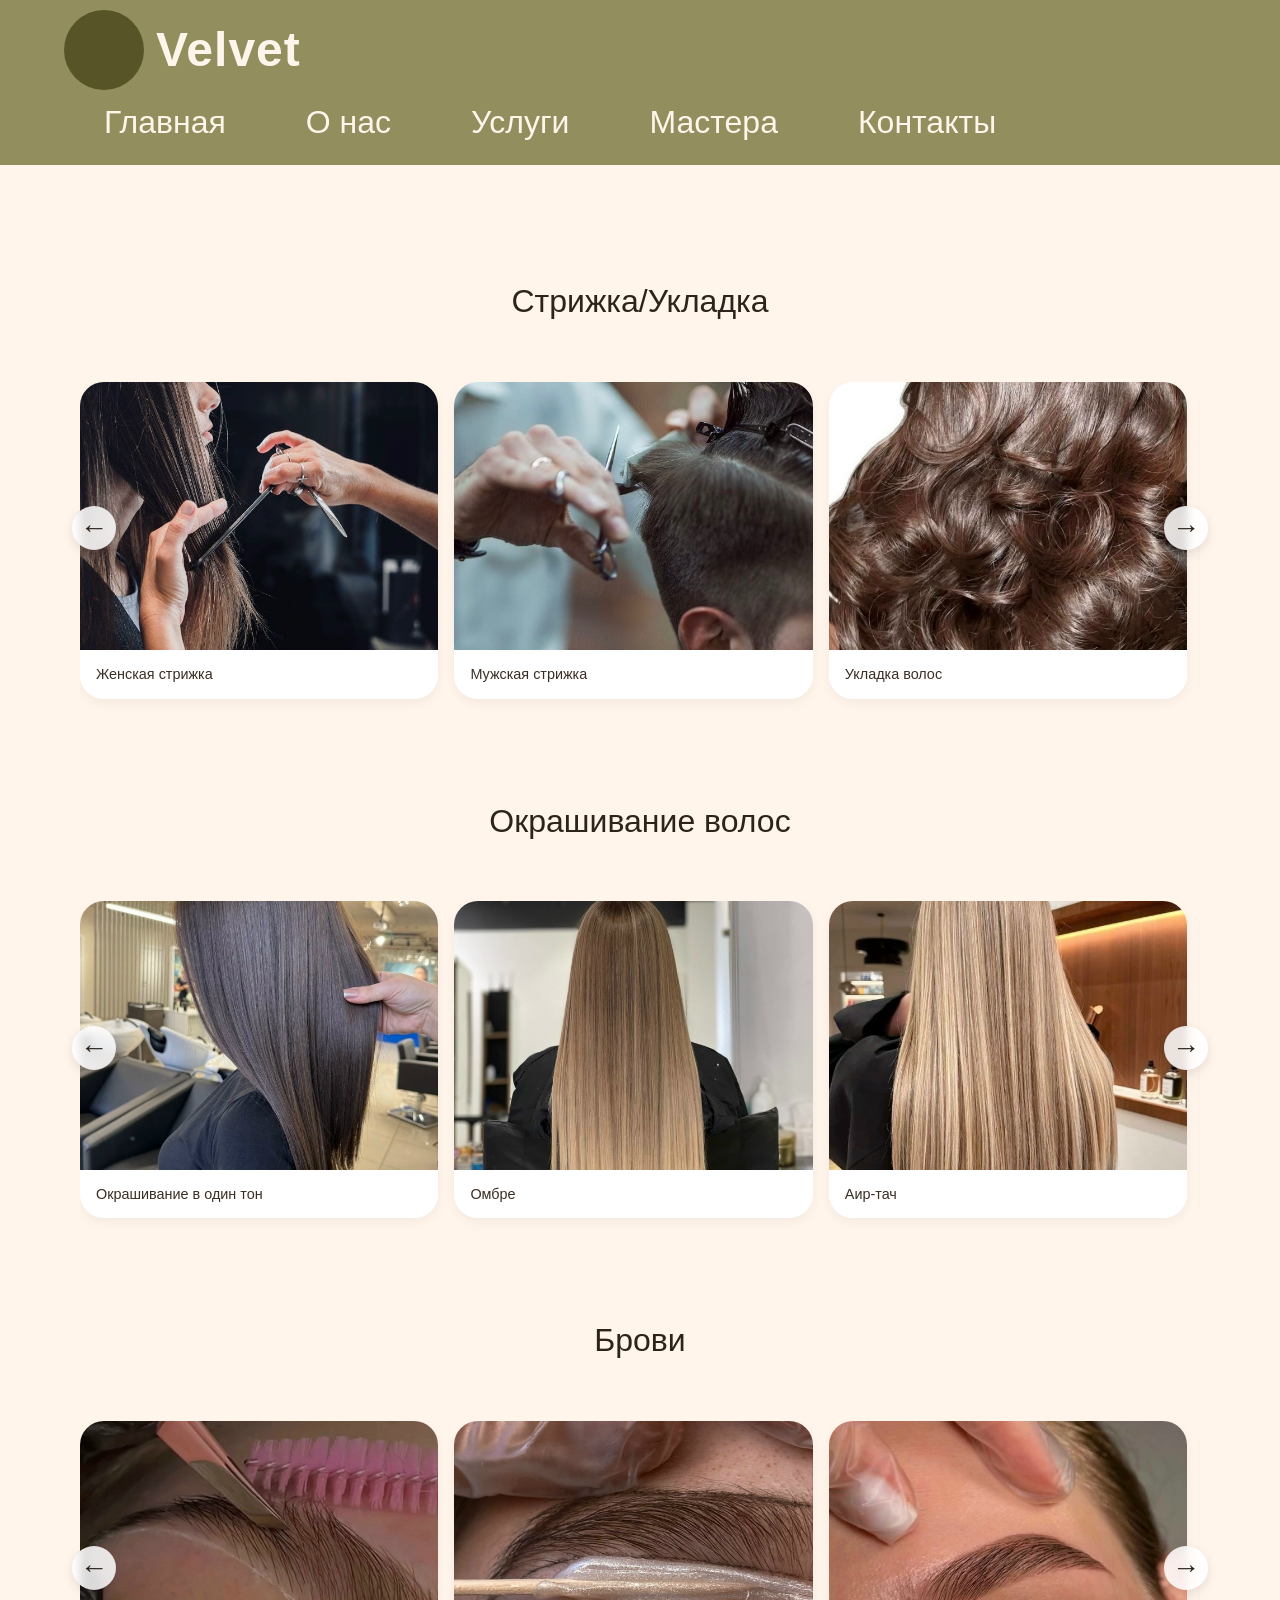
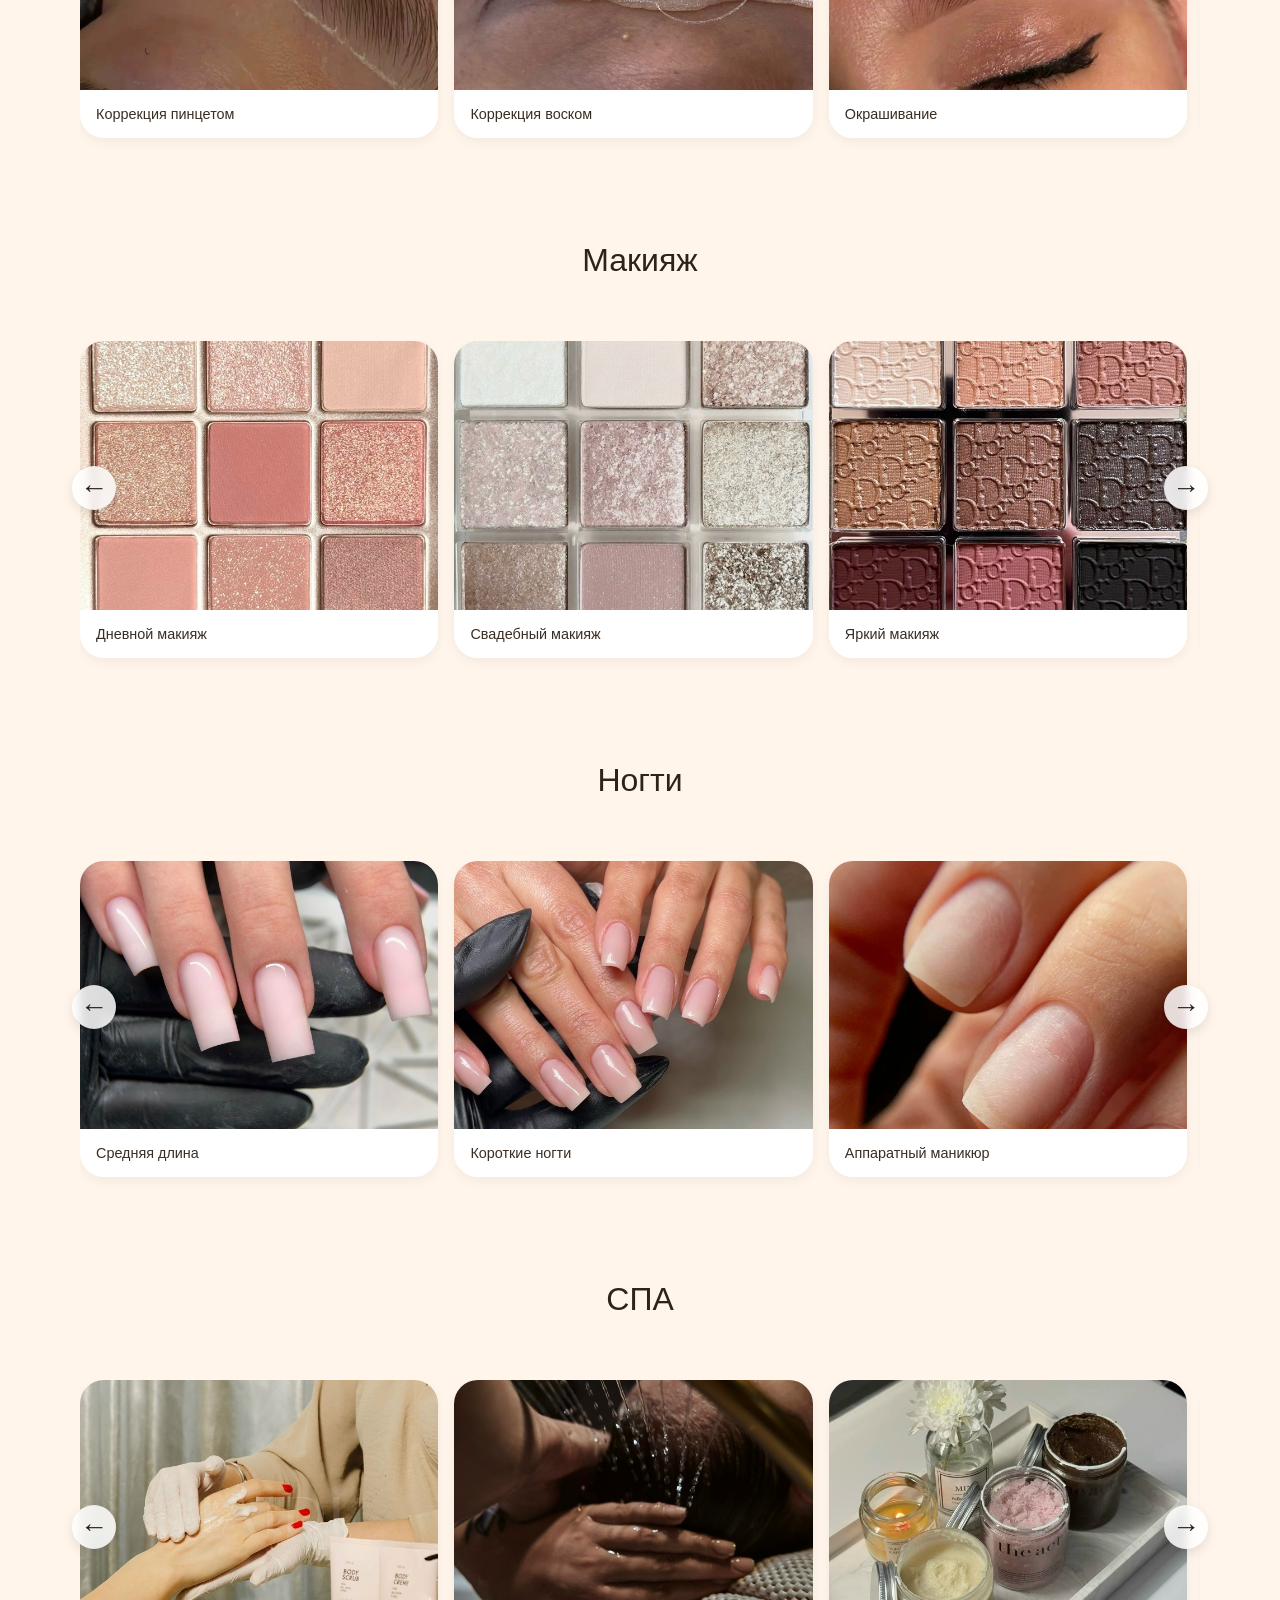
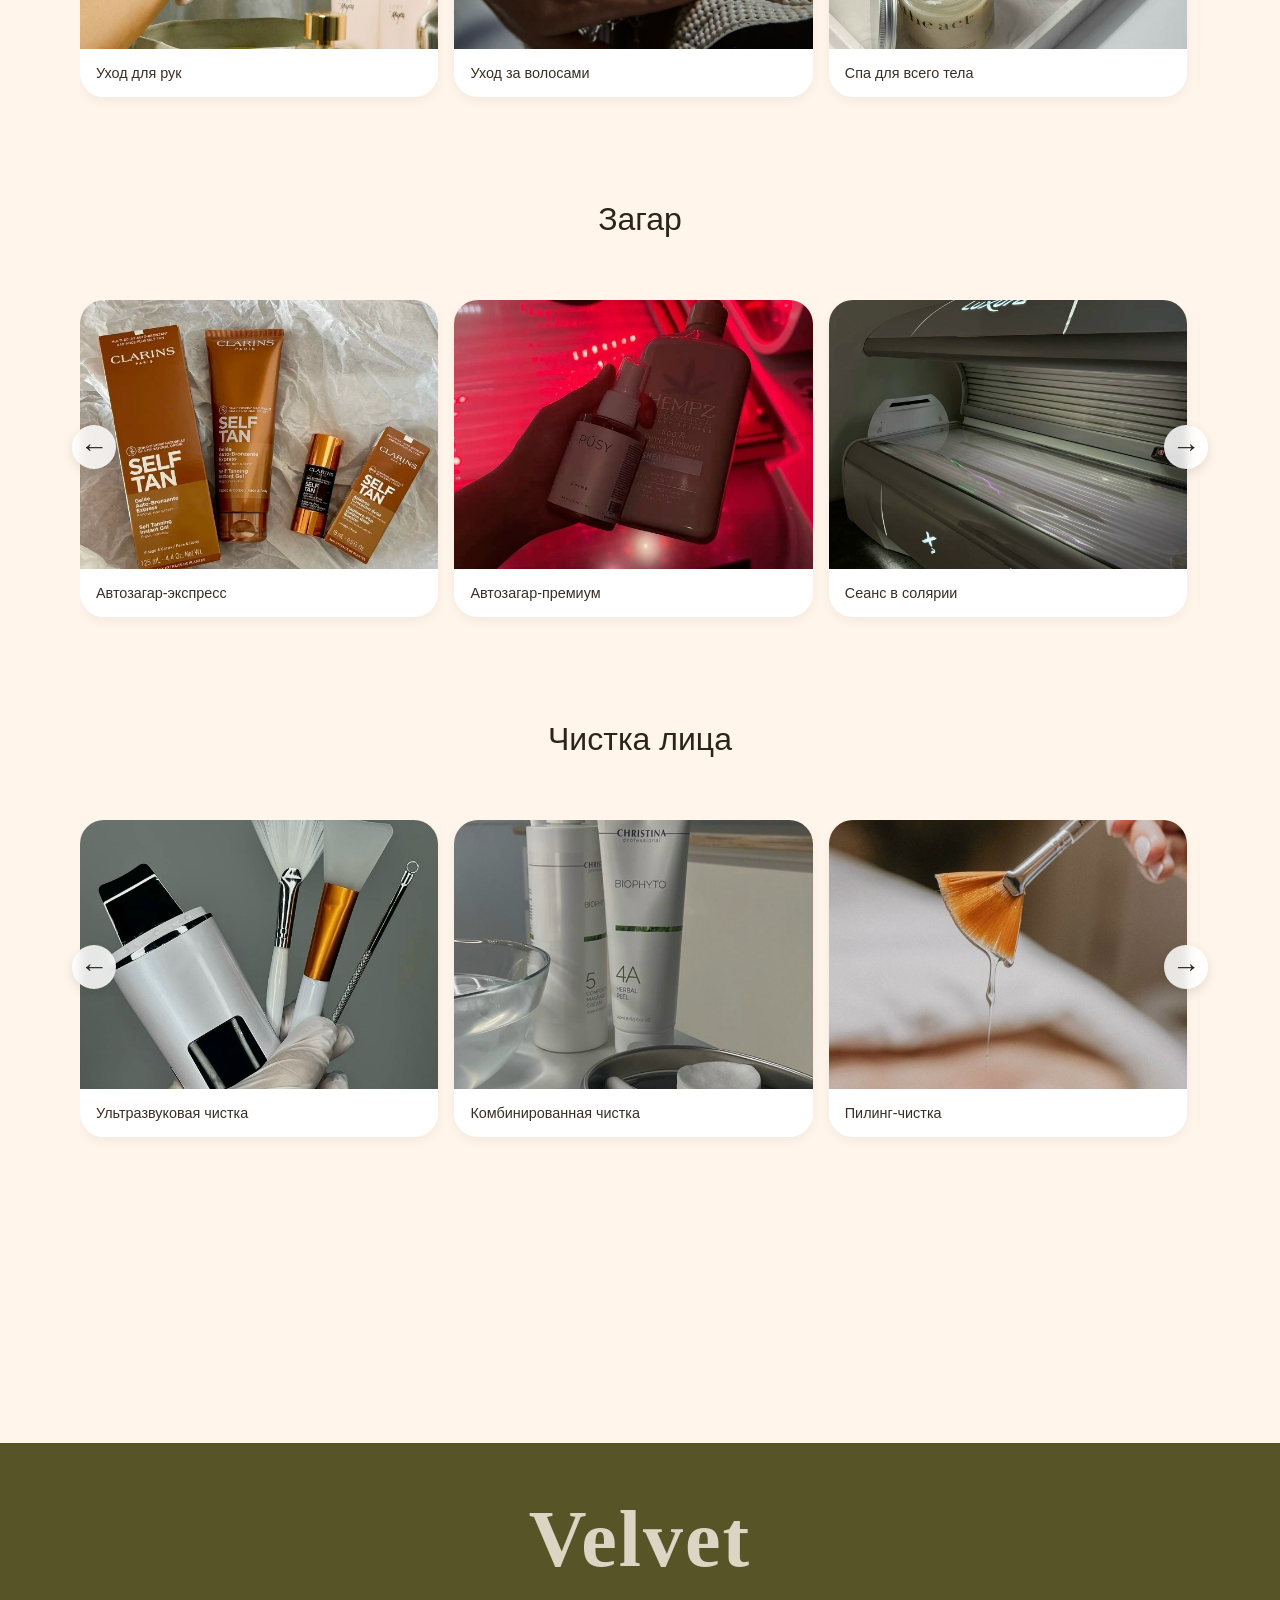
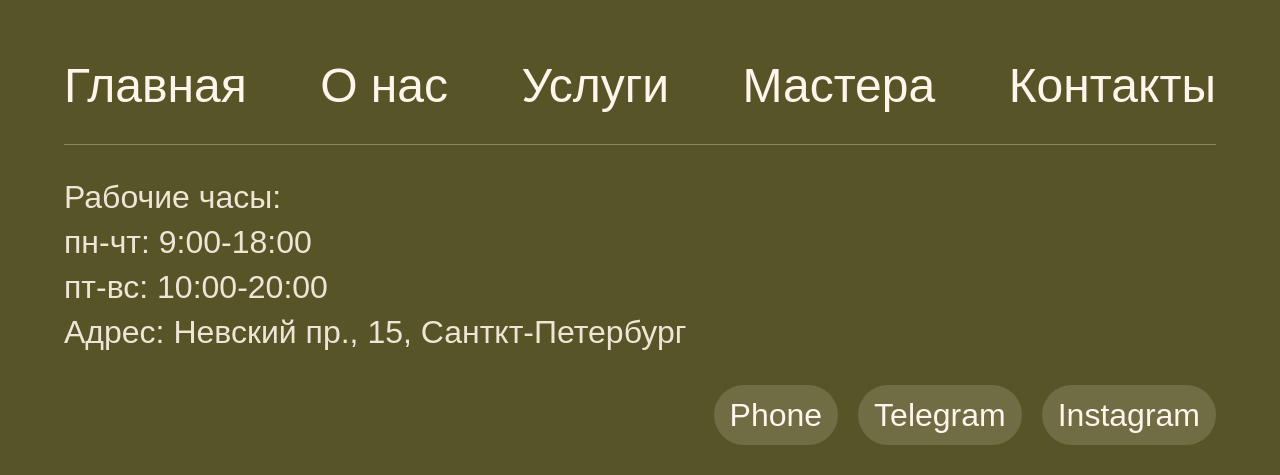
==== page1.html @ a6737ce5 "Add files via upload" ====
<!DOCTYPE html>
<html lang="ru">
<head>
    <meta charset="UTF-8">
    <meta name="viewport" content="width=device-width, initial-scale=1.0, user-scalable=yes">
    <title>Салон красоты</title>
    <link rel="stylesheet" href="style.css">
</head>
<body>
<header class="header">
    <div class="logo-area">
        <div class="logo"></div>
        <div class="site-title">Velvet</div>
    </div>

    <button class="burger-btn" id="burgerBtn" aria-label="Меню">
        <span></span>
        <span></span>
        <span></span>
    </button>

    <nav class="nav" id="mainNav">
        <a href="index.html" class="nav-link active">Главная</a>
        <a href="#about" class="nav-link">О нас</a>
        <a href="page1.html" class="nav-link">Услуги</a>
        <a href="page2.html" class="nav-link">Мастера</a>
        <a href="page3.html" class="nav-link">Контакты</a>
    </nav>
</header>

<div class="services-container">
    <!-- Категория 1: Маникюр -->
    <div class="service-category">
        <div class="category-header">
            <h2>Стрижка/Укладка</h2>
        </div>
        <div class="carousel-wrapper">
            <div class="carousel" id="carousel1">
                <div class="carousel-slide">
                    <img src="haircut1.jpg" alt="Женская стрижка">
                    <div class="slide-caption">Женская стрижка</div>
                </div>
                <div class="carousel-slide">
                    <img src="haircut2.jpg" alt="Мужская стрижка">
                    <div class="slide-caption">Мужская стрижка</div>
                </div>
                <div class="carousel-slide">
                    <img src="haircut3.jpg" alt="Укладка волос">
                    <div class="slide-caption">Укладка волос</div>
                </div>
                <div class="carousel-slide">
                    <img src="haircut4.jpg" alt="Детская стрижка">
                    <div class="slide-caption">Детская стрижка</div>
                </div>
            </div>
            <button class="nav-btn btn-prev" data-carousel="carousel1">←</button>
            <button class="nav-btn btn-next" data-carousel="carousel1">→</button>
        </div>
    </div>

    <div class="service-category">
        <div class="category-header">
            <h2>Окрашивание волос</h2>
        </div>
        <div class="carousel-wrapper">
            <div class="carousel" id="carousel2">
                <div class="carousel-slide">
                    <img src="coloring1.jpg" alt="Окрашивание в один тон">
                    <div class="slide-caption">Окрашивание в один тон</div>
                </div>
                <div class="carousel-slide">
                    <img src="coloring2.jpg" alt="Омбре">
                    <div class="slide-caption">Омбре</div>
                </div>
                <div class="carousel-slide">
                    <img src="coloring3.jpg" alt="Аир-тач">
                    <div class="slide-caption">Аир-тач</div>
                </div>
                <div class="carousel-slide">
                    <img src="coloring4.jpg" alt="Балаяж">
                    <div class="slide-caption">Балаяж</div>
                </div>
            </div>
            <button class="nav-btn btn-prev" data-carousel="carousel2">←</button>
            <button class="nav-btn btn-next" data-carousel="carousel2">→</button>
        </div>
    </div>

    <div class="service-category">
        <div class="category-header">
            <h2>Брови</h2>
        </div>
        <div class="carousel-wrapper">
            <div class="carousel" id="carousel3">
                <div class="carousel-slide">
                    <img src="brows1.jpg" alt="Коррекция пинцетом">
                    <div class="slide-caption">Коррекция пинцетом</div>
                </div>
                <div class="carousel-slide">
                    <img src="brows2.jpg" alt="Коррекция воском">
                    <div class="slide-caption">Коррекция воском</div>
                </div>
                <div class="carousel-slide">
                    <img src="brows3.jpg" alt="Окрашивание">
                    <div class="slide-caption">Окрашивание</div>
                </div>
                <div class="carousel-slide">
                    <img src="brows4.jpg" alt="Долговременная укладка">
                    <div class="slide-caption">Долговременная укладка</div>
                </div>
            </div>
            <button class="nav-btn btn-prev" data-carousel="carousel3">←</button>
            <button class="nav-btn btn-next" data-carousel="carousel3">→</button>
        </div>
    </div>

    <div class="service-category">
        <div class="category-header">
            <h2>Макияж</h2>
        </div>
        <div class="carousel-wrapper">
            <div class="carousel" id="carousel4">
                <div class="carousel-slide">
                    <img src="makeup1.jpg" alt="Дневной макияж">
                    <div class="slide-caption">Дневной макияж</div>
                </div>
                <div class="carousel-slide">
                    <img src="makeup2.jpg" alt="Свадебный макияж">
                    <div class="slide-caption">Свадебный макияж</div>
                </div>
                <div class="carousel-slide">
                    <img src="makeup3.jpg" alt="Яркиц макияж">
                    <div class="slide-caption">Яркий макияж</div>
                </div>
                <div class="carousel-slide">
                    <img src="makeup4.jpg" alt="Вечерний макияж">
                    <div class="slide-caption">Вечерний макияж</div>
                </div>
            </div>
            <button class="nav-btn btn-prev" data-carousel="carousel4">←</button>
            <button class="nav-btn btn-next" data-carousel="carousel4">→</button>
        </div>
    </div>

    <div class="service-category">
        <div class="category-header">
            <h2>Ногти</h2>
        </div>
        <div class="carousel-wrapper">
            <div class="carousel" id="carousel5">
                <div class="carousel-slide">
                    <img src="nails1.jpg" alt="Средняя длина">
                    <div class="slide-caption">Средняя длина</div>
                </div>
                <div class="carousel-slide">
                    <img src="nails2.jpg" alt="Короткие ногти">
                    <div class="slide-caption">Короткие ногти</div>
                </div>
                <div class="carousel-slide">
                    <img src="nails3.jpg" alt="Аппаратный маникюр">
                    <div class="slide-caption">Аппаратный маникюр</div>
                </div>
                <div class="carousel-slide">
                    <img src="nails4.jpg" alt="Длинные ногти">
                    <div class="slide-caption">Длинные ногти</div>
                </div>
            </div>
            <button class="nav-btn btn-prev" data-carousel="carousel5">←</button>
            <button class="nav-btn btn-next" data-carousel="carousel5">→</button>
        </div>
    </div>

    <div class="service-category">
        <div class="category-header">
            <h2>СПА</h2>
        </div>
        <div class="carousel-wrapper">
            <div class="carousel" id="carousel5">
                <div class="carousel-slide">
                    <img src="spa1.jpg" alt="Уход для рук">
                    <div class="slide-caption">Уход для рук</div>
                </div>
                <div class="carousel-slide">
                    <img src="spa2.jpg" alt="Уход за волосами">
                    <div class="slide-caption">Уход за волосами</div>
                </div>
                <div class="carousel-slide">
                    <img src="spa3.jpg" alt="Спа для всего тела">
                    <div class="slide-caption">Спа для всего тела</div>
                </div>
                <div class="carousel-slide">
                    <img src="spa4.jpg" alt="Спа для ног">
                    <div class="slide-caption">Спа для ног</div>
                </div>
            </div>
            <button class="nav-btn btn-prev" data-carousel="carousel5">←</button>
            <button class="nav-btn btn-next" data-carousel="carousel5">→</button>
        </div>
    </div>

    <div class="service-category">
        <div class="category-header">
            <h2>Загар</h2>
        </div>
        <div class="carousel-wrapper">
            <div class="carousel" id="carousel5">
                <div class="carousel-slide">
                    <img src="tan1.jpg" alt="Автозагар-экспресс">
                    <div class="slide-caption">Автозагар-экспресс</div>
                </div>
                <div class="carousel-slide">
                    <img src="tan2.jpg" alt="Автозагар-премиум">
                    <div class="slide-caption">Автозагар-премиум</div>
                </div>
                <div class="carousel-slide">
                    <img src="tan3.jpg" alt="Сеанс в солярии">
                    <div class="slide-caption">Сеанс в солярии</div>
                </div>
                <div class="carousel-slide">
                    <img src="tan4.jpg" alt="Абонемент на 10 сеансов">
                    <div class="slide-caption">Абонемент на 10 сеансов</div>
                </div>
            </div>
            <button class="nav-btn btn-prev" data-carousel="carousel5">←</button>
            <button class="nav-btn btn-next" data-carousel="carousel5">→</button>
        </div>
    </div>

    <div class="service-category">
        <div class="category-header">
            <h2>Чистка лица</h2>
        </div>
        <div class="carousel-wrapper">
            <div class="carousel" id="carousel5">
                <div class="carousel-slide">
                    <img src="face1.jpg" alt="Ультразвуковая чистка">
                    <div class="slide-caption">Ультразвуковая чистка</div>
                </div>
                <div class="carousel-slide">
                    <img src="face2.jpg" alt="Комбинированная чистка">
                    <div class="slide-caption">Комбинированная чистка</div>
                </div>
                <div class="carousel-slide">
                    <img src="face3.jpg" alt="Пилинг-чистка">
                    <div class="slide-caption">Пилинг-чистка</div>
                </div>
                <div class="carousel-slide">
                    <img src="face4.jpg" alt="Чистка с маской">
                    <div class="slide-caption">Чистка с маской</div>
                </div>
            </div>
            <button class="nav-btn btn-prev" data-carousel="carousel5">←</button>
            <button class="nav-btn btn-next" data-carousel="carousel5">→</button>
        </div>
    </div>
</div>


</div>
</div>
<footer class="footer">
    <div class="footer-container">
        <div class="footer-logo">
            Velvet
        </div>
        
        <nav class="footer-nav">
            <a href="index.html" class="footer-nav-link">Главная</a>
            <a href="index.html"  class="footer-nav-link">О нас</a>
            <a href="page1.html"  class="footer-nav-link">Услуги</a>
            <a href="page2.html"  class="footer-nav-link">Мастера</a>
            <a href="page3.html"  class="footer-nav-link">Контакты</a>
        </nav>
        
        <div class="footer-info">
            Рабочие часы: <br>
            пн-чт: 9:00-18:00 <br>
            пт-вс: 10:00-20:00 <br>
            Адрес: Невский пр., 15, Санткт-Петербург

        </div>
        
        <div class="footer-social">
            <a href="#" class="social-icon">Phone</a>
            <a href="#" class="social-icon">Telegram</a>
            <a href="#" class="social-icon">Instagram</a>
        </div>
    </div>
</footer>
<script>
    // Бургер-меню
    const burger = document.getElementById('burgerBtn');
    const navMenu = document.getElementById('mainNav');

    burger.addEventListener('click', function() {
        navMenu.classList.toggle('open');
        // Блокировка прокрутки при открытом меню (опционально)
        if (navMenu.classList.contains('open')) {
            document.body.style.overflow = 'hidden';
        } else {
            document.body.style.overflow = '';
        }
    });

    // Закрываем меню после клика по любой ссылке
    document.querySelectorAll('.nav a').forEach(link => {
        link.addEventListener('click', function() {
            if (window.innerWidth <= 768 && navMenu.classList.contains('open')) {
                navMenu.classList.remove('open');
                document.body.style.overflow = '';
            }
        });
    });

    // При изменении размера окна на десктоп — убираем класс open
    window.addEventListener('resize', function() {
        if (window.innerWidth > 768 && navMenu.classList.contains('open')) {
            navMenu.classList.remove('open');
            document.body.style.overflow = '';
        }
    });
</script>
<script>
    // Универсальная функция для всех каруселей
    function initCarousel(carouselId, dotsId) {
        const carousel = document.getElementById(carouselId);
        if (!carousel) return;
        
        const prevBtn = document.querySelector(`.btn-prev[data-carousel="${carouselId}"]`);
        const nextBtn = document.querySelector(`.btn-next[data-carousel="${carouselId}"]`);
        const dotsContainer = document.getElementById(dotsId);
        const slides = Array.from(carousel.children);
        
        if (!slides.length) return;
        
           
        function updateActiveDot() {
            if (!dotsContainer) return;
            const scrollLeft = carousel.scrollLeft;
            let accumulated = 0;
            const gap = parseFloat(getComputedStyle(carousel).gap);
            let activeIndex = 0;
            
            for (let i = 0; i < slides.length; i++) {
                const slideWidth = slides[i].offsetWidth;
                const start = accumulated;
                const end = accumulated + slideWidth;
                if (scrollLeft >= start - slideWidth/2 && scrollLeft < end + slideWidth/2) {
                    activeIndex = i;
                    break;
                }
                accumulated += slideWidth + gap;
            }
            
            const dots = dotsContainer.querySelectorAll('.dot');
            dots.forEach((dot, idx) => {
                if (idx === activeIndex) dot.classList.add('active');
                else dot.classList.remove('active');
            });
        }
        
        // Кнопки прокрутки
        const scrollStep = () => {
            const slideWidth = slides[0]?.offsetWidth || 300;
            const gap = parseFloat(getComputedStyle(carousel).gap) || 16;
            return slideWidth + gap;
        };
        
        prevBtn?.addEventListener('click', () => {
            carousel.scrollBy({ left: -scrollStep(), behavior: 'smooth' });
            setTimeout(updateActiveDot, 200);
        });
        
        nextBtn?.addEventListener('click', () => {
            carousel.scrollBy({ left: scrollStep(), behavior: 'smooth' });
            setTimeout(updateActiveDot, 200);
        });
        
        carousel.addEventListener('scroll', updateActiveDot);
        window.addEventListener('resize', () => {
            updateActiveDot();
        });
        
        updateActiveDot();
    }
    
    // Запускаем для каждой карусели
    initCarousel('carousel1');
    initCarousel('carousel2');
    initCarousel('carousel3');
    initCarousel('carousel4');
    initCarousel('carousel5');
    initCarousel('carousel6');
    initCarousel('carousel7');
    initCarousel('carousel8');
</script>
</body>
</html>
---- style.css ----
* {
    margin: 0;
    padding: 0;
    box-sizing: border-box;
    
}
body {
    font-family: 'Montserrat Alternates', sans-serif;
    line-height: 1.4;
    color: #2E2A28;
    background-color: #FFF5EB;
}
h2 {
    font-size: 6rem;
    font-family: -apple-system, BlinkMacSystemFont, 'Segoe UI', Roboto, Oxygen, Ubuntu, Cantarell, 'Open Sans', 'Helvetica Neue', sans-serif;
    font-weight: 300;
    color: #5A3E3B;
    margin-bottom: 20px;
    padding: 50px 5%;
    text-align: center;
}



        .header {
            background-color: #928E5E;
            display: flex;
            align-items: center;
            justify-content: space-between;
            padding: 10px 5%;
            position: relative;
            flex-wrap: wrap;
        } 

        .logo-area {
            display: flex;
            align-items: center;
            gap: 12px;
            flex-shrink: 0;
        }

        .logo {
            width: 80px;
            height: 80px;
            background-color: #575527;
            border-radius: 50%;
            display: flex;
            align-items: center;
            justify-content: center;
            font-weight: bold;
            color: #FFF5EB;
            font-size: 1.8rem;
        }

        .site-title {
            font-size: 3rem;
            font-weight: 600;
            letter-spacing: 1px;
            color: #FFF5EB;
        }
        .nav {
            display: flex;
            flex-wrap: wrap;
            gap: 0;
        }

        .nav a {
            text-decoration: none;
            font-size: 2rem;
            font-weight: 500;
            color: #FFF5EB;
            padding: 10px 40px;
            transition: background 0.3s ease-in-out;
            white-space: nowrap;
        }

        .nav a:hover {
            background-color: #575527;
            color: #FFF5EB;
        }




.promo-block {
    background: linear-gradient(45deg, #ECC4C3, #ffd9d9);
    display: flex;
    flex-wrap: wrap;
    justify-content: space-between;
    margin: 0 auto;
    padding: 30px 20px 40px 20px;
}
.promo-text {
    display: block;
    margin-left: auto;
    margin-right: auto;
}
.promo-text p {
    font-size: 2rem;
    color: #3E2C2A;
}
.promo-image{
    display: block;
    margin-left: auto;
    margin-right: auto;
}


.main {
    max-width: 2100px;
    width: 90%;
    margin: 0 auto;
    padding: 30px 20px 40px 20px;
}


.about-section {
    background-color: #FFF5EB;
}
.cards-container {
    display: flex;
    flex-wrap: wrap;
    gap: 35px;
    justify-content: center;
}
.card {
    background-color: #ffffff;
    border-radius: 32px;
    box-shadow: 0px 0px 100px 0.1px rgba(202, 167, 167, 0.493);
    padding: 30px 22px;
    flex: 1;
    min-width: 620px;
    max-width: 720px;
    text-align: center;
    transition: transform 0.5s ease, box-shadow 0.2s;
    transition: transform 0.4s ease-in-out;
}
.card:hover {
    transform: translateY(-10px);
    box-shadow: 0px 0px 100px 30px rgba(202, 167, 167, 0.493);
}
.card p {
    font-size: 2rem;
    text-align: left;
    color: #4A3B38;
    line-height: 1.4;
}




.galleryServices {
    display: grid;
    grid-template-columns: repeat(4, 1fr);
    gap: 20px;
    justify-items: center;
    align-items: start;
}
.imgServices {
    position: relative;
    width: 100%;
    height: 480px;
    overflow: hidden;
}
.imgServices img {
    width: 100%;
    height: 100%;
    object-fit: cover;
    opacity: 0.9;
}
.imgServices p {
    position: absolute;
    bottom: 0;
    left: 0;
    right: 0;
    margin: 0;
    padding: 15px 0;
    font-size: 2rem;
    color: white;
    background-color: rgba(87, 85, 39, 0.7);
    text-align: center;
    white-space: nowrap;
    z-index: 2;
    transition: transform 0.3s ease-in-out;
}
.imgServices p:hover{
    transform: scale(1.2);
}




.special-section-wrapper {
    margin-top: 5%;
    background-color: #FFD6D5;
    box-shadow: 0px 0px 100px 10px rgba(202, 167, 167, 0.493);
    width: 100%;
    padding: 40px 0;
}
.special-title {
    font-size: 3rem;
    font-family: -apple-system, BlinkMacSystemFont, 'Segoe UI', Roboto, Oxygen, Ubuntu, Cantarell, 'Open Sans', 'Helvetica Neue', sans-serif;
    font-weight: 300;
    color: #5A3E3B;
    text-align: center;
    margin-bottom: 40px;
    padding: 0 5%;
}
.special-section {
    display: flex;
    flex-wrap: wrap;
    justify-content: center;
    gap: 35px;
    padding: 0 2%;
}
.card2 {
    background-color: #FFE8E8;
    border-radius: 32px;
    padding: 30px 22px;
    flex: 1;
    min-width: 720px;
    max-width: 920px;
    text-align: center;
    transition: transform 0.5s ease, box-shadow 0.2s;
    transition: transform 0.4s ease-in-out;
}
.card2:hover {
    transform: translateY(-10px);
}
.card2 p {
    font-size: 2rem;
    color: #4A3B38;
    line-height: 1.4;
}




.footer {
    background-color: #575527;
    color: #FFF5EB;
    margin-top: 40px;
    padding: 40px 5% 30px;
}
.footer-container {
    margin: 0 auto;
}
.footer-logo {
    text-align: center;
    font-size: 5rem;
    font-family: Georgia, 'Times New Roman', Times, serif;
    opacity: 80%;
    font-weight: 600;
    letter-spacing: 2px;
    margin-bottom: 30px;
    color: #FFF5EB;
}
.footer-nav {
    display: flex;
    justify-content: space-between;
    flex-wrap: wrap;
    gap: 15px;
    margin-bottom: 30px;
    margin-top: 5%;
    padding-bottom: 25px;
    border-bottom: 1px solid rgba(255, 245, 235, 0.3);
}
.footer-nav-link {
    text-decoration: none;
    color: #FFF5EB;
    font-size: 3rem;
    transition: color 0.25s ease;
}
.footer-nav-link:hover {
    color: #ECC4C3;
}
.footer-info {
    display: flex;
    justify-content: space-between;
    flex-wrap: wrap;
    gap: 20px;
    margin-bottom: 30px;
    font-size: 2rem;
    opacity: 0.9;
}
.footer-hours,
.footer-address {
    display: flex;
    align-items: center;
    gap: 8px;
}
.footer-social {
    display: flex;
    justify-content: flex-end;
    gap: 20px;
    flex-wrap: wrap;
}
.social-icon {
    text-decoration: none;
    color: #FFF5EB;
    padding: 8px 16px;
    background-color: rgba(255, 245, 235, 0.15);
    border-radius: 30px;
    transition: all 0.25s ease;
    font-size: 2rem;
}
.social-icon:hover {
    background-color: #383618;
}




.services-container {
            max-width: 90%;
            margin: 0 auto;
            margin-bottom: 20%;
            margin-top: 5%;
        }

        .category-header h2 {
            font-family: Arial, Helvetica, sans-serif;
            font-size: 200%;
            font-weight: 20%;
            color: #2c241a;
            margin-bottom: 8px;
        }

        /* Обертка слайдера */
        .carousel-wrapper {
            position: relative;
            padding: 0 16px 20px 16px;
        }

        .carousel {
            overflow-x: auto;
            scroll-snap-type: x mandatory;
            scroll-behavior: smooth;
            -webkit-overflow-scrolling: touch;
            display: flex;
            gap: 16px;
            padding-bottom: 30px;
            scroll-padding: 0 40px;
            cursor: grab;
        }

        .carousel:active {
            cursor: grabbing;
        }

        /* скрываем скроллбар но оставляем возможность скроллить */
        .carousel::-webkit-scrollbar {
            height: 6px;
        }
        .carousel::-webkit-scrollbar-track {
            background: #e7e0d6;
            border-radius: 10px;
        }
        .carousel::-webkit-scrollbar-thumb {
            background: #c2b5a4;
            border-radius: 10px;
        }

        /* Слайд */
        .carousel-slide {
            flex: 0 0 85%;
            scroll-snap-align: start;
            background: #fefaf5;
            border-radius: 24px;
            overflow: hidden;
            box-shadow: 0 4px 12px rgba(0,0,0,0.05);
            transition: transform 0.2s;
        }

        @media (min-width: 768px) {
            .carousel-slide {
                flex: 0 0 48%; /* на планшете видно почти 2 слайда */
            }
        }

        @media (min-width: 1024px) {
            .carousel-slide {
                flex: 0 0 32%; /* десктоп - видно почти 3 слайда */
            }
        }

        .carousel-slide img {
            width: 100%;
            aspect-ratio: 4 / 3;
            object-fit: cover;
            display: block;
            transition: 0.2s;
        }

        .slide-caption {
            padding: 14px 16px;
            font-weight: 500;
            color: #3a2e24;
            background: white;
            font-size: 0.9rem;
        }

        /* Стрелки навигации (для мыши/клика) */
        .nav-btn {
            position: absolute;
            top: 40%;
            transform: translateY(-50%);
            background: rgba(255,255,255,0.85);
            backdrop-filter: blur(4px);
            border: none;
            width: 44px;
            height: 44px;
            border-radius: 60px;
            font-size: 28px;
            font-weight: bold;
            cursor: pointer;
            display: flex;
            align-items: center;
            justify-content: center;
            box-shadow: 0 4px 12px rgba(0,0,0,0.1);
            transition: 0.2s;
            z-index: 5;
            color: #2c241a;
        }

        .nav-btn:hover {
            background: white;
            transform: translateY(-50%) scale(1.05);
        }

        .btn-prev {
            left: 8px;
        }
        .btn-next {
            right: 8px;
        }

        /* Точки пагинации */
        .dots {
            display: flex;
            justify-content: center;
            gap: 10px;
            margin-top: 8px;
            margin-bottom: 12px;
        }
        .dot {
            width: 8px;
            height: 8px;
            background: #d9cfc2;
            border-radius: 20px;
            transition: 0.2s;
            cursor: pointer;
        }
        .dot.active {
            width: 24px;
            background: #b87c4f;
        }

        /* подсказка "листай" для новых пользователей */
        .swipe-hint {
            display: inline-flex;
            align-items: center;
            gap: 8px;
            background: #f0ebe4;
            padding: 6px 14px;
            border-radius: 40px;
            font-size: 0.75rem;
            color: #7f6a58;
            margin-top: 8px;
            margin-left: 16px;
            margin-bottom: 12px;
        }

        .swipe-hint span {
            font-size: 1.2rem;
        }

        button {
            background: none;
            border: none;
        }








.masters-section {
    margin: auto;
    margin-top: 3%;
    max-width: max-content;
    padding: auto;
}
.master-grid {
    display: grid;
    grid-template-columns: repeat(2, 1fr);
    gap: 30px;
    margin-bottom: 10%;
}
.master-card {
    text-align: center;
    background-color: white;
    border-radius: 30px;
}
.master-card img {
    width: auto;
    height: auto;
    object-fit: cover;
    margin: 30px;
    margin-bottom: 10px;
    box-shadow: 0 5px 20px rgba(0,0,0,0.1);
}
.master-card p {
    font-size: 2.5rem;
    font-weight: 100;
    text-align: left;
    margin-left: 30px;
    color: #000000;
}



.contact{
    font-size: 2.5rem;
    max-width: 2000px;
    margin: 40px auto;
    padding: 40px 30px;
}
.contact p{
    font-size: 2.5rem;
    color:#575527;
}
.map{
    margin: 50px 50px 0 50px;
}
.map-section p{
    font-size: 3rem;
    text-align: center;
}


.booking-section {
    text-align: center;
    margin-top: 60px;
    padding: 40px 20px;
    background: linear-gradient(45deg, #ECC4C3, #ffd9d9);
    border-radius: 32px;
}
.booking-section h3 {
    font-size: 2.5rem;
    color: #5A3E3B;
    margin-bottom: 15px;
}
.booking-section p {
    font-size: 1.6rem;
    color: #3E2C2A;
    margin-bottom: 25px;
}
.booking-btn {
    background-color: #575527;
    color: #FFF5EB;
    border: none;
    padding: 15px 40px;
    font-size: 1.6rem;
    font-weight: 600;
    border-radius: 30px;
    cursor: pointer;
    transition: all 0.25s ease;
}
.booking-btn:hover {
    background-color: #383618;
    transform: scale(1.05);
}
.booking-form-wrapper {
    max-width: 2000px;
    margin: 40px auto;
    padding: 40px 30px;
    background: linear-gradient(45deg, #ECC4C3, #ffd9d9);
    margin-top: 8%;
}
.form-title {
    font-size: 3rem;
    font-weight: 1000;
    color: #5A3E3B;
    text-align: center;
    margin-bottom: 30px;
}
.form-group {
    margin-bottom: 25px;
}
.form-label {
    display: block;
    font-size: 2rem;
    font-weight: 600;
    color: #4A3B38;
    margin-bottom: 8px;
}
.form-input,
.form-select,
.form-textarea {
    width: 100%;
    padding: 12px 30px;
    font-size: 2rem;
    border: 1px solid #D1B8B7;
    border-radius: 16px;
    background-color: #FFF5EB;
    color: #2E2A28;
    box-sizing: border-box;
    transition: border-color 0.25s ease;
}
input{
    height: 80px;
}
.form-input:focus,
.form-select:focus,
.form-textarea:focus {
    outline: none;
    border-color: #928E5E;
}
.form-select {
    cursor: pointer;
    height: 80px;
}
.form-textarea {
    resize: vertical;
    min-height: 100px;
}
.booking-submit-btn {
    width: 100%;
    padding: 15px 20px;
    font-size: 1.6rem;
    font-weight: 600;
    color: #FFF5EB;
    background-color: #be8584;
    border: none;
    cursor: pointer;
    transition: all 0.25s ease;
    margin-top: 10px;
}
.booking-submit-btn:hover {
    background-color: #926564;
    transform: translateY(-2px);
    box-shadow: 0 5px 15px rgba(146, 142, 94, 0.3);
}

.burger-btn {
    display: none;
    flex-direction: column;
    justify-content: space-between;
    width: 40px;
    height: 30px;
    background: transparent;
    border: none;
    cursor: pointer;
    z-index: 1001;
}

.burger-btn span {
    width: 100%;
    height: 4px;
    background-color: #FFF5EB;
    border-radius: 4px;
    transition: all 0.3s ease;
}
@media (max-width: 768px) {
    .header {
        flex-wrap: wrap;
        padding: 12px 5%;
    }
    .logo-area {
        width: auto;
    }
    .logo {
        width: 55px;
        height: 55px;
        font-size: 1.4rem;
    }
    .site-title {
        font-size: 2rem;
    }
    .burger-btn {
        display: flex;
    }
    .nav {
        display: none;
        flex-direction: column;
        width: 100%;
        background-color: #928E5E;
        margin-top: 20px;
        border-radius: 28px;
        overflow: hidden;
        transition: all 0.3s ease;
    }
    .nav.open {
        display: flex;
    }
    .nav a {
        padding: 16px 20px;
        font-size: 1.8rem;
        text-align: center;
        border-top: 1px solid rgba(255, 245, 235, 0.3);
        white-space: normal;
    }
    .nav a:first-child {
        border-top: none;
    }
    .promo-block {
        flex-direction: column;
        align-items: center;
    }
    .promo-text {
        min-width: auto;
        max-width: 100%;
        margin: 10px 0;
    }
    .promo-text p {
        font-size: 1rem;
    }
    img{
        min-width: auto;
        max-width: 100%;
        margin: 10px 0;
    }
    .cards-container {
        flex-direction: column;
        align-items: center;
    }

    .card {
        min-width: auto;
        max-width: 100%;
        margin: 10px 0;
    }

    .card p {
        font-size: 1.5rem;
    }

    .galleryServices {
        grid-template-columns: repeat(1, 1fr);
        gap: 20px;
    }

    .imgServices {
        height: 300px;
    }

    .imgServices p {
        font-size: 1.5rem;
        padding: 10px 0;
    }

    .special-title {
        font-size: 2rem;
        padding: 0 10%;
    }

    .special-section {
        flex-direction: column;
        align-items: center;
        gap: 20px;
        padding: 0 5%;
    }

    .card2 {
        min-width: auto;
        max-width: 100%;
        margin: 10px 0;
    }

    .card2 p {
        font-size: 1.5rem;
    }

    .footer {
        margin-top: 30px;
        padding: 30px 5% 20px;
    }

    .footer-logo {
        font-size: 3rem;
        margin-bottom: 20px;
    }

    .footer-nav {
        flex-direction: column;
        align-items: center;
        gap: 10px;
        margin-top: 3%;
        padding-bottom: 15px;
    }

    .footer-nav-link {
        font-size: 2rem;
    }

    .footer-info {
        flex-direction: column;
        align-items: center;
        gap: 15px;
        font-size: 1.6rem;
    }

    .footer-social {
        justify-content: center;
        margin-top: 10px;
    }

    .social-icon {
        font-size: 1.8rem;
        padding: 6px 12px;
    }

    #services-page {
        width: 95%;
        padding: 20px 15px 30px 15px;
    }

    .service-title {
        font-size: 3rem;
        text-align: center;
    }

    .image-grid {
        grid-template-columns: 1fr;
        gap: 20px;
    }

    .image-caption, .image-price {
        font-size: 2.5rem;
        float: none;
        text-align: center;
        margin: 10px 0;
    }

    .booking-section h3 {
        font-size: 2rem;
    }

    .booking-section p {
        font-size: 1.4rem;
    }

    .booking-btn {
        font-size: 1.4rem;
        padding: 12px 30px;
    }

    .contact {
        font-size: 2rem;
        padding: 30px 20px;
    }

    .map {
        margin: 30px 20px 0 20px;
    }

    .booking-form-wrapper {
        padding: 30px 20px;
        margin: 30px auto;
    }

    .form-title {
        font-size: 2.5rem;
    }

    .form-label {
        font-size: 1.6rem;
    }

    .form-input, .form-select, .form-textarea {
        font-size: 1.6rem;
        padding: 10px 20px;
    }

    input {
        height: 60px;
    }

    .form-select {
        height: 60px;
    }

    .booking-submit-btn {
        font-size: 1rem;
    }

    .centered-text {
        font-size: rem;
    }

    .master-grid {
        grid-template-columns: 1fr;
        gap: 20px;
    }
    .masters-section {
        padding: 15px;
        max-width: 95%;
    }
    .master-card {
        margin: 0 auto;
        max-width: 350px;
    }
    .master-card img {
        width: 80%; 
        height: 200px;
        margin: 15px 15px 0 15px;
    }
    .master-card p {
        font-size: 1rem; 
    }
}
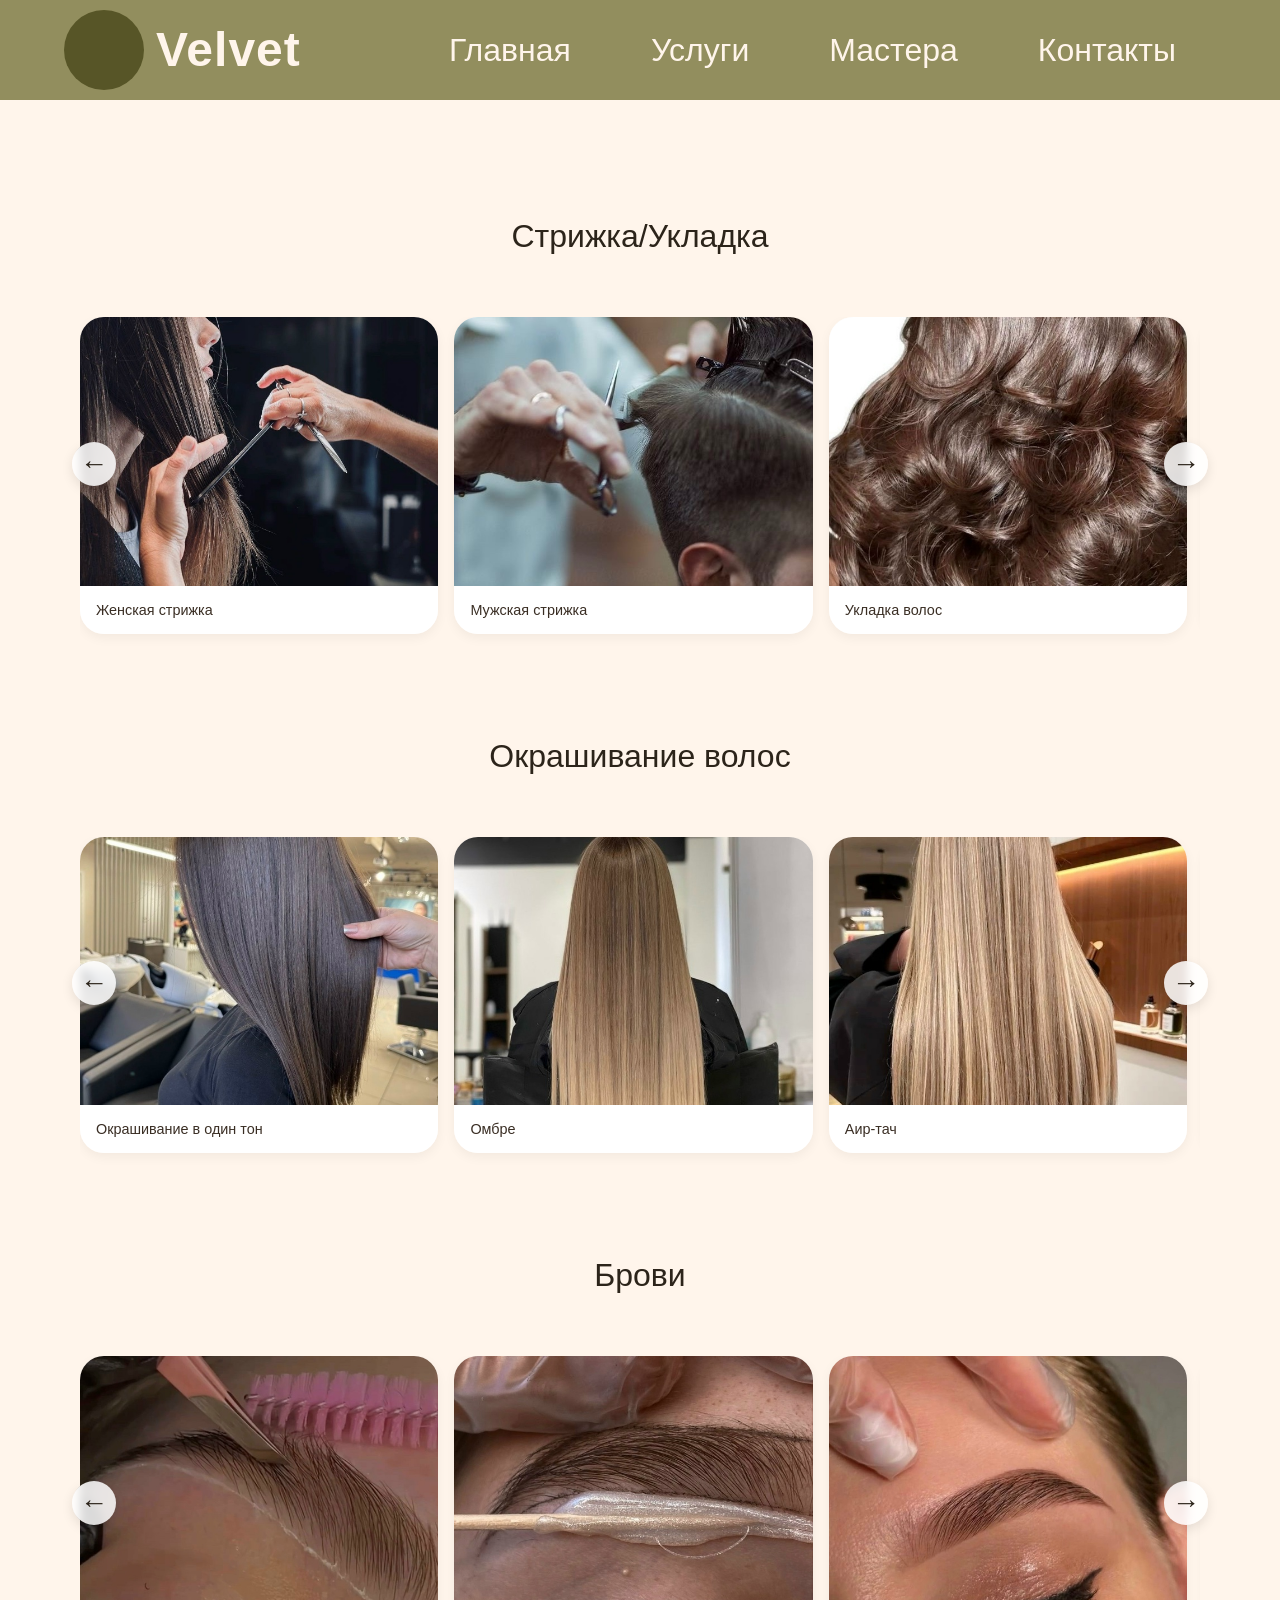
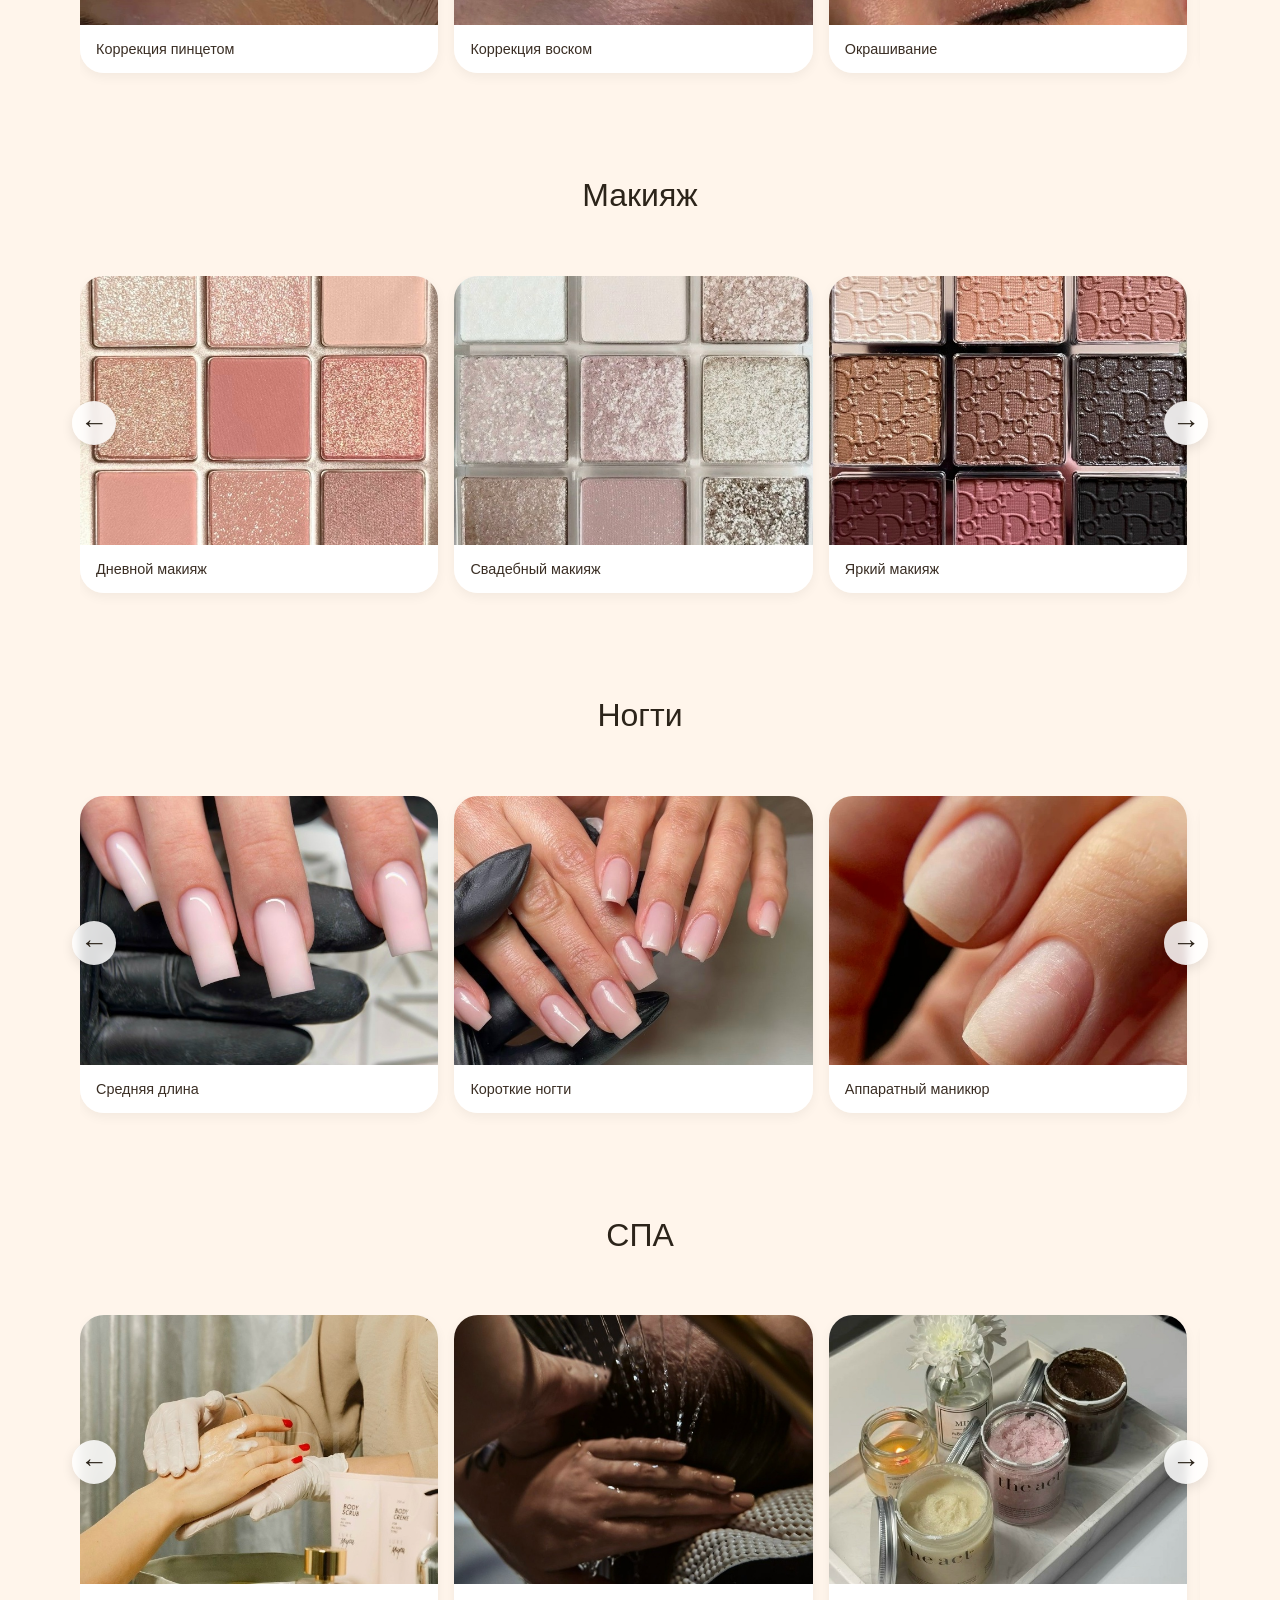
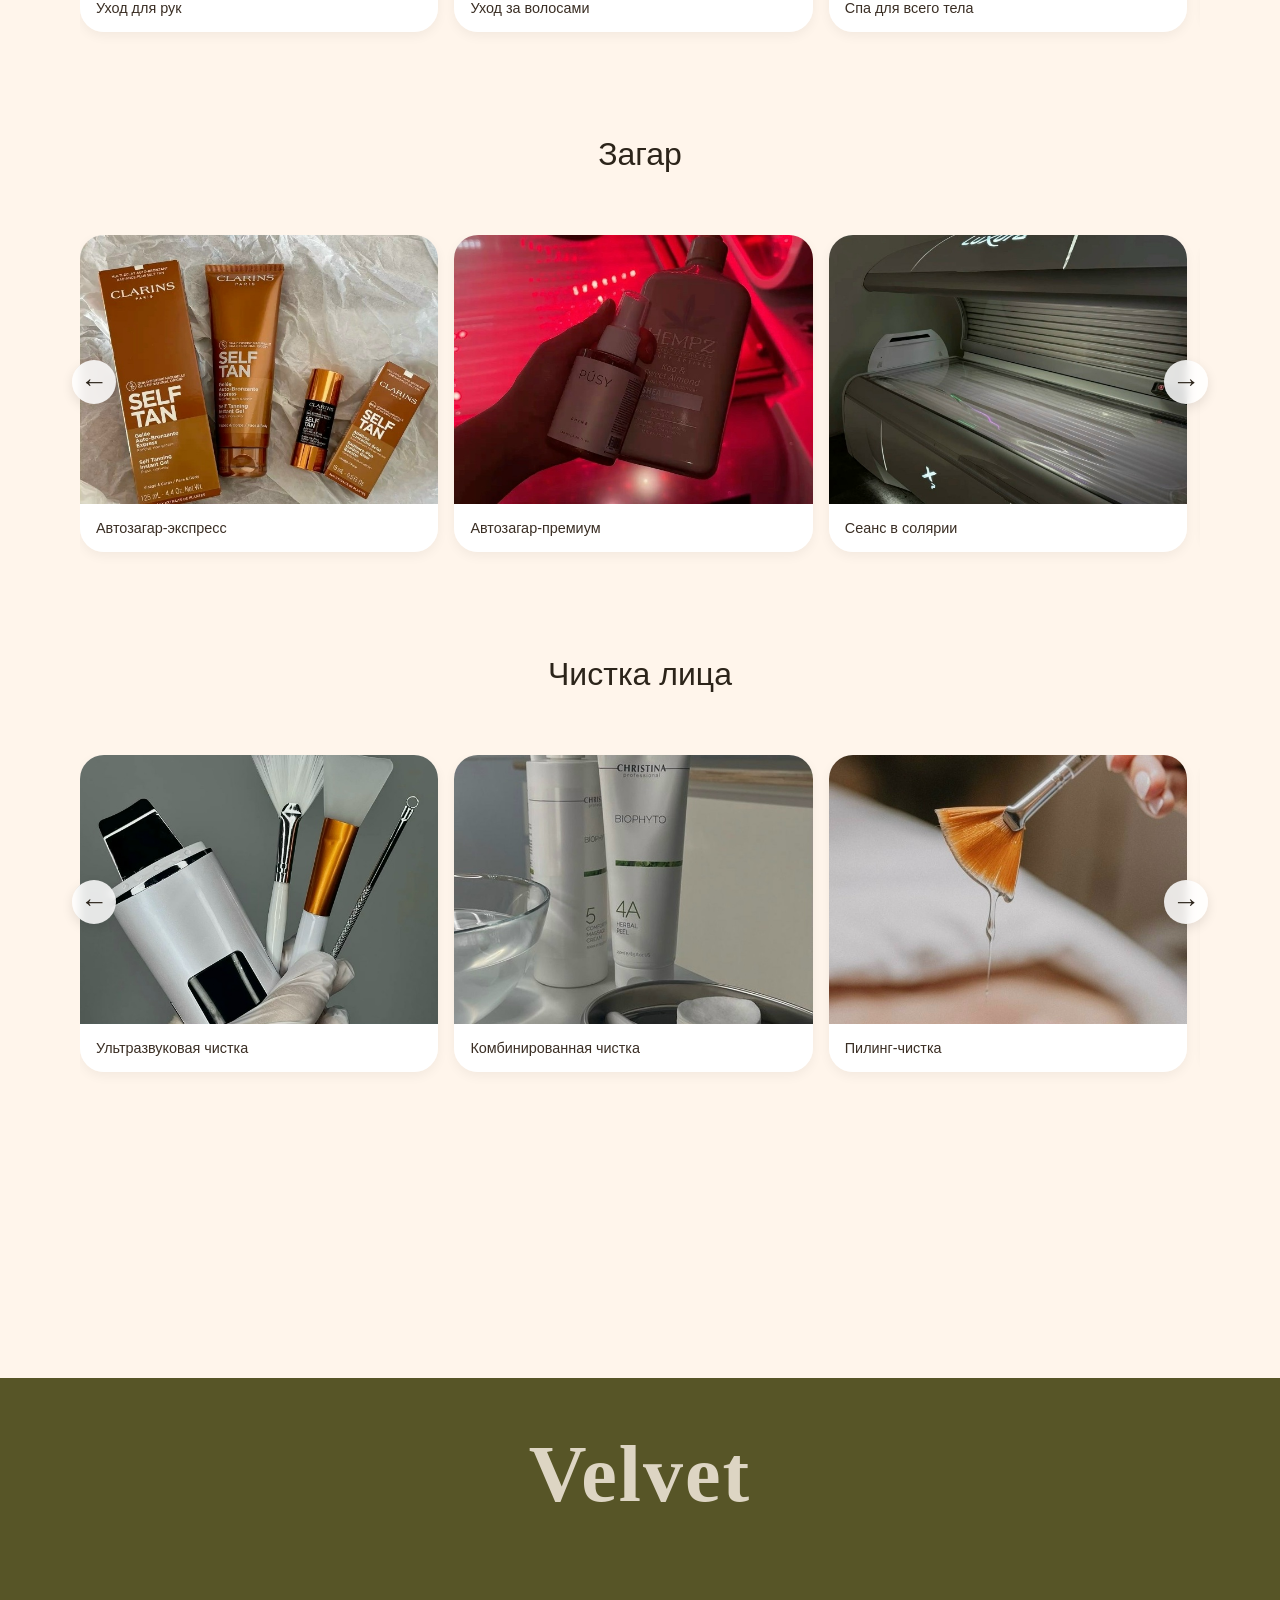
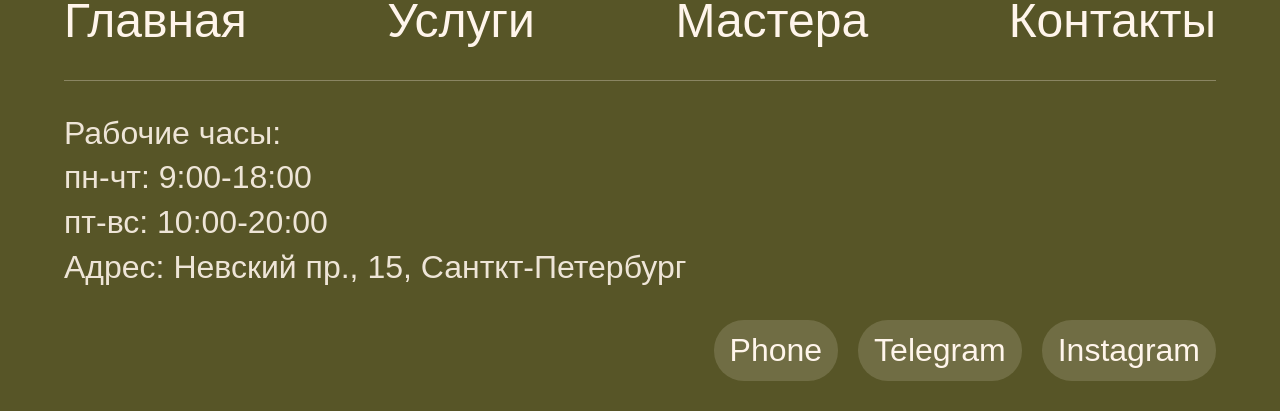
==== commit 55674511: "Add files via upload" ====
--- a/page1.html
+++ b/page1.html
@@ -9,7 +9,8 @@
 <body>
 <header class="header">
     <div class="logo-area">
-        <div class="logo"></div>
+        <div class="logo">
+        </div>
         <div class="site-title">Velvet</div>
     </div>
 
@@ -21,7 +22,6 @@
 
     <nav class="nav" id="mainNav">
         <a href="index.html" class="nav-link active">Главная</a>
-        <a href="#about" class="nav-link">О нас</a>
         <a href="page1.html" class="nav-link">Услуги</a>
         <a href="page2.html" class="nav-link">Мастера</a>
         <a href="page3.html" class="nav-link">Контакты</a>
@@ -266,7 +266,6 @@
         
         <nav class="footer-nav">
             <a href="index.html" class="footer-nav-link">Главная</a>
-            <a href="index.html"  class="footer-nav-link">О нас</a>
             <a href="page1.html"  class="footer-nav-link">Услуги</a>
             <a href="page2.html"  class="footer-nav-link">Мастера</a>
             <a href="page3.html"  class="footer-nav-link">Контакты</a>
--- a/style.css
+++ b/style.css
@@ -4,6 +4,7 @@
     box-sizing: border-box;
     
 }
+
 body {
     font-family: 'Montserrat Alternates', sans-serif;
     line-height: 1.4;
@@ -665,20 +666,28 @@
     transition: all 0.3s ease;
 }
 @media (max-width: 768px) {
+    *{
+        margin: 0%;
+        padding: 0%;
+    }
     .header {
         flex-wrap: wrap;
         padding: 12px 5%;
     }
+    h2{
+        font-size: 2rem;
+        padding: 30px 10px 10px 10px;
+    }
     .logo-area {
         width: auto;
     }
     .logo {
-        width: 55px;
-        height: 55px;
+        width: 40px;
+        height: 40px;
         font-size: 1.4rem;
     }
     .site-title {
-        font-size: 2rem;
+        font-size: 1.5rem;
     }
     .burger-btn {
         display: flex;
@@ -697,8 +706,8 @@
         display: flex;
     }
     .nav a {
-        padding: 16px 20px;
-        font-size: 1.8rem;
+        padding: 10px 20px;
+        font-size: 1rem;
         text-align: center;
         border-top: 1px solid rgba(255, 245, 235, 0.3);
         white-space: normal;
@@ -709,19 +718,21 @@
     .promo-block {
         flex-direction: column;
         align-items: center;
+        margin: 0px;
+        padding: 0%;
     }
     .promo-text {
         min-width: auto;
         max-width: 100%;
+    }
+    .promo-text p {
+        font-size: 0.8rem;
+    }
+    .promo-block img{
+        min-width: 400px;
+        max-width: 100px;
         margin: 10px 0;
-    }
-    .promo-text p {
-        font-size: 1rem;
-    }
-    img{
-        min-width: auto;
-        max-width: 100%;
-        margin: 10px 0;
+        
     }
     .cards-container {
         flex-direction: column;
@@ -735,7 +746,7 @@
     }
 
     .card p {
-        font-size: 1.5rem;
+        font-size: 1rem;
     }
 
     .galleryServices {
@@ -746,7 +757,9 @@
     .imgServices {
         height: 300px;
     }
-
+    .imgServices img {
+        opacity: 0.8;
+    }
     .imgServices p {
         font-size: 1.5rem;
         padding: 10px 0;
@@ -771,7 +784,7 @@
     }
 
     .card2 p {
-        font-size: 1.5rem;
+        font-size: 1rem;
     }
 
     .footer {
@@ -780,7 +793,7 @@
     }
 
     .footer-logo {
-        font-size: 3rem;
+        font-size: 2.5rem;
         margin-bottom: 20px;
     }
 
@@ -793,14 +806,14 @@
     }
 
     .footer-nav-link {
-        font-size: 2rem;
+        font-size: 1.2rem;
     }
 
     .footer-info {
         flex-direction: column;
         align-items: center;
         gap: 15px;
-        font-size: 1.6rem;
+        font-size: 1.2rem;
     }
 
     .footer-social {
@@ -809,7 +822,7 @@
     }
 
     .social-icon {
-        font-size: 1.8rem;
+        font-size: 1rem;
         padding: 6px 12px;
     }
 
@@ -849,38 +862,48 @@
     }
 
     .contact {
-        font-size: 2rem;
-        padding: 30px 20px;
-    }
-
+        font-size: 1rem;
+        margin: 0%;
+        padding: 0px 40px 0px 40px;
+    }
+    .contact p{
+        font-size: 1rem;
+    }
     .map {
         margin: 30px 20px 0 20px;
     }
-
+    .map-section p{
+        font-size: 1rem;
+    }
+
+    iframe{
+        width: 100%;
+        height: 300px;
+    }
     .booking-form-wrapper {
         padding: 30px 20px;
         margin: 30px auto;
     }
 
     .form-title {
-        font-size: 2.5rem;
+        font-size: 2rem;
     }
 
     .form-label {
-        font-size: 1.6rem;
+        font-size: 1rem;
     }
 
     .form-input, .form-select, .form-textarea {
-        font-size: 1.6rem;
+        font-size: 1rem;
         padding: 10px 20px;
     }
 
     input {
-        height: 60px;
+        height: 40px;
     }
 
     .form-select {
-        height: 60px;
+        height: 40px;
     }
 
     .booking-submit-btn {
@@ -888,7 +911,7 @@
     }
 
     .centered-text {
-        font-size: rem;
+        font-size: 1rem;
     }
 
     .master-grid {
@@ -897,18 +920,32 @@
     }
     .masters-section {
         padding: 15px;
-        max-width: 95%;
+        max-width: 100%;
     }
     .master-card {
         margin: 0 auto;
-        max-width: 350px;
+        max-width: 400px;
+        padding-bottom: 10px;
     }
     .master-card img {
-        width: 80%; 
-        height: 200px;
+        width: 90%; 
+        height: 300px;
         margin: 15px 15px 0 15px;
     }
     .master-card p {
-        font-size: 1rem; 
-    }
-}
+        font-size: 1rem;
+        color: #00000050;
+    }
+    .services-container h2{
+        font-size: 1.4rem;
+        margin-bottom: 0;
+    }
+    .services-container img{
+        width: 300px;
+        height: 250px;
+    }
+    .service-category{
+        padding: 0%;
+        margin: 0;
+    }
+}
